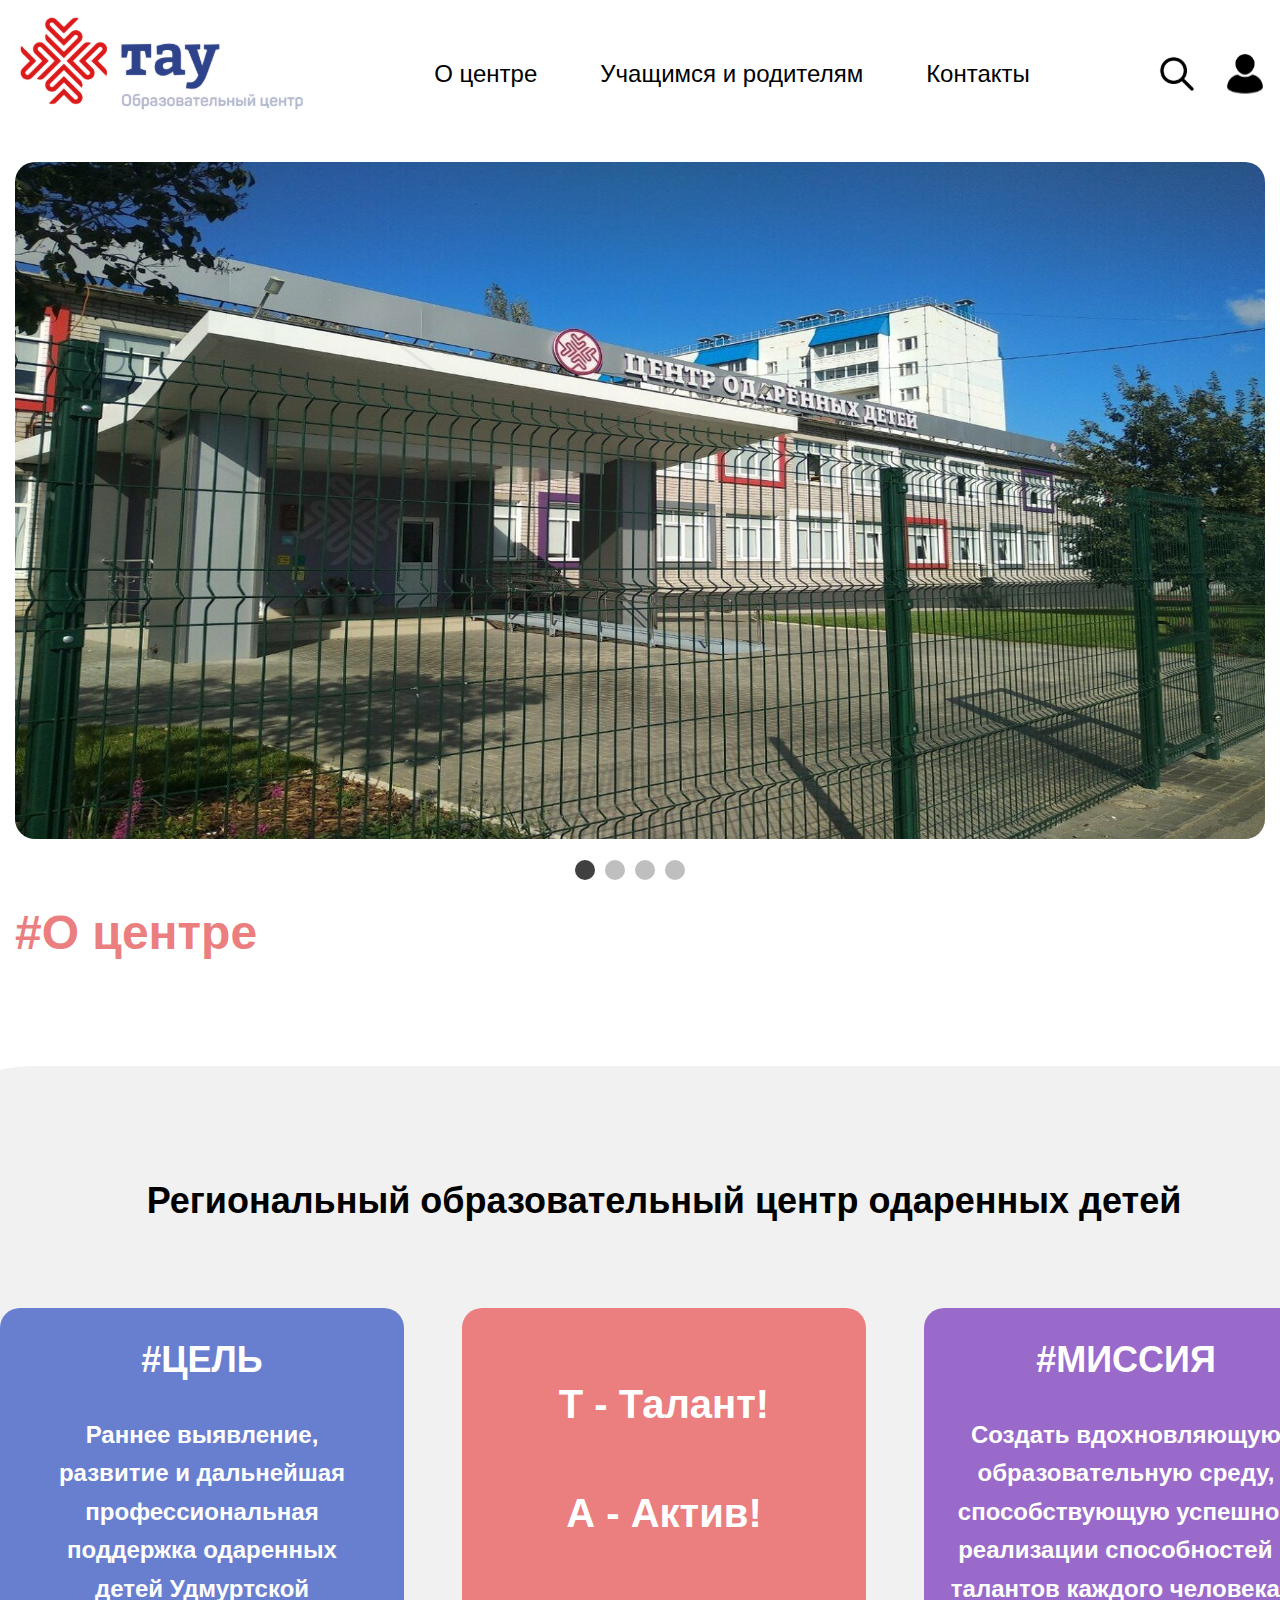
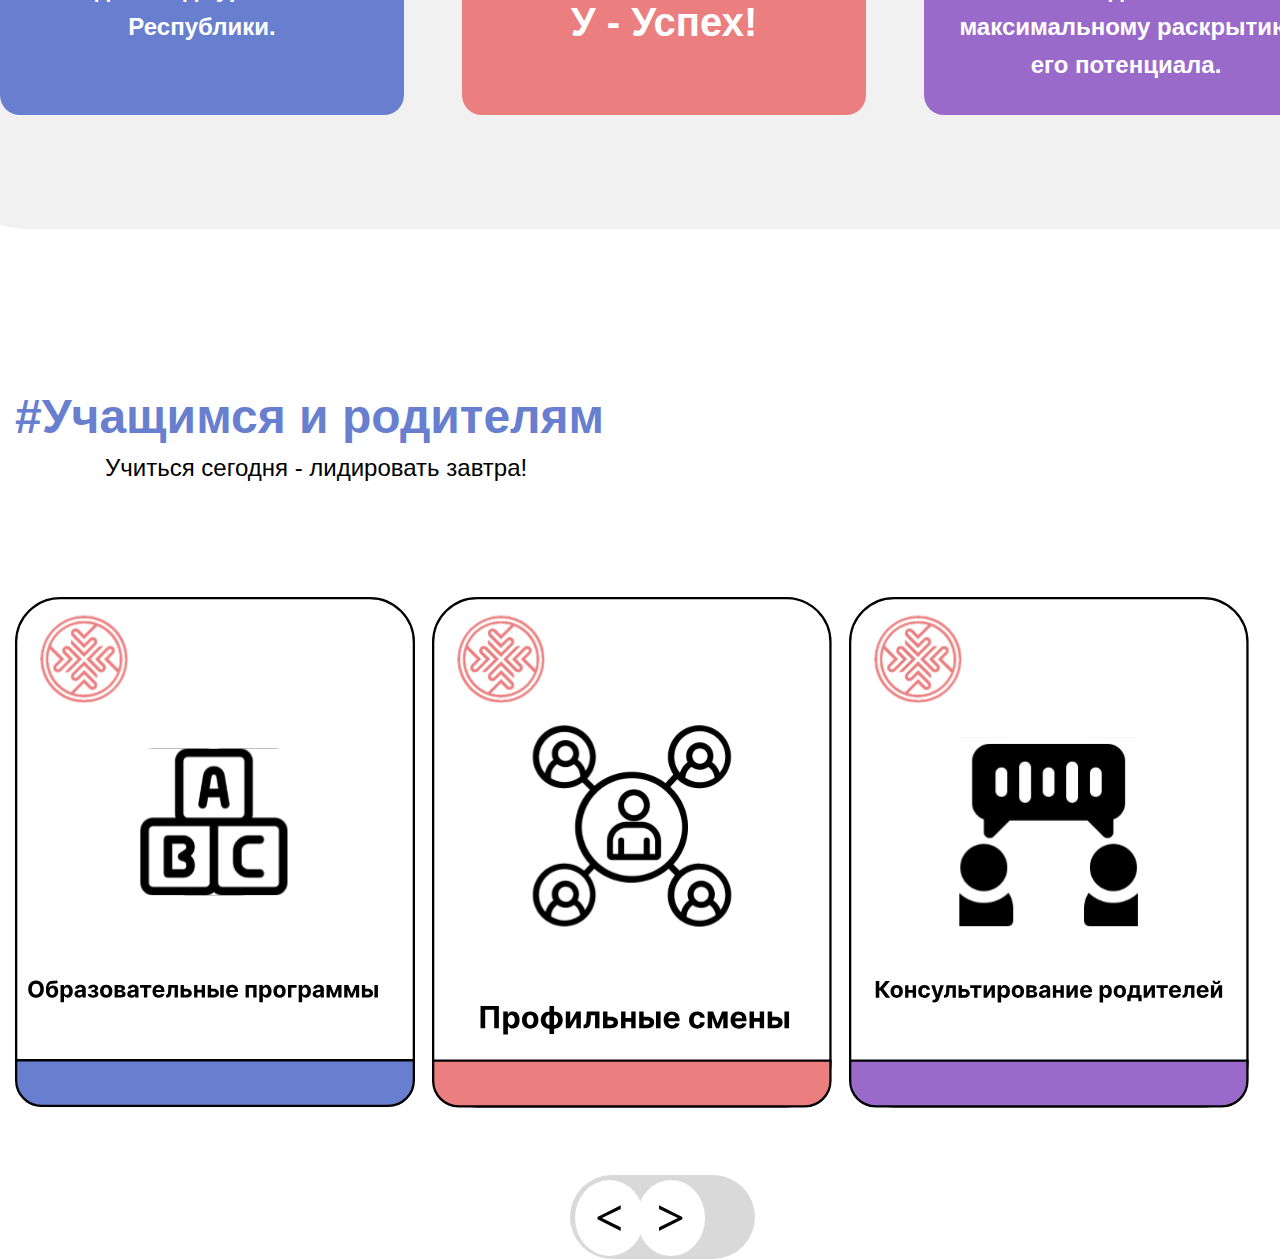
==== index.html @ 86921139 "Add files via upload" ====
<!DOCTYPE html>
<html lang="ru">

<head>
    <meta charset="UTF-8">
    <meta name="viewport" content="width=device-width, initial-scale=1.0">
    <link rel="stylesheet" href="css/style.css">
    <link rel="stylesheet" href="css/slick.css">
    <link rel="stylesheet" href="css/slick-theme.css">
    <title>ТАУ</title>
</head>

<body>
    <header>
        <div class="container">
            <div class="header-row">
                <a href="#">
                    <img src="img/logo.svg" alt="logo">
                </a>
                <nav class="menu">
                    <a class="header-link header-link1" href="#center-info">О центре</a>
                    <a class="header-link header-link2" href="#block2">Учащимся и родителям</a>
                    <a class="header-link header-link1" href="#">Контакты</a>
                </nav>
                <div class="button-header">
                    <button class="button_header"><a href="#search"><img src="img/search.svg" alt="search"></a></button>
                    <button class="button_header"><a href="#login-form"><img src="img/profile.svg"
                                alt="profile"></a></button>
                </div>
            </div>
        </div>
    </header>
    <main>
        <div class="container">
            <div class="slider slider-first">
                <img class="main_img" src="img/sliderimage1.jpg" alt="slider">
                <img class="main_img" src="img/sliderimage2.jpg" alt="slider">
                <img class="main_img" src="img/sliderimage3.jpg" alt="slider">
                <img class="main_img" src="img/sliderimage4.jpg" alt="slider">
            </div>
            <h1 id="center-info" class="h1_info">#О центре</h1>
            <div class="center-info">
                <h2>Региональный образовательный центр одаренных детей</h2>
                <div class="info_blocks">
                    <div class="celb blocks">
                        <h3 class="blocks_h3">#ЦЕЛЬ</h3>
                        <p class="celb_text texts">Раннее выявление, развитие и дальнейшая профессиональная поддержка
                            одаренных детей Удмуртской Республики.</p>
                    </div>
                    <div class="tay blocks">
                        <div class="glav">
                            <h3 class="tay_text">Т - Талант!</h3>
                            <h3 class="tay_text">А - Актив!</h3>
                            <h3 class="tay_text">У - Успех!</h3>
                        </div>
                    </div>
                    <div class="missia blocks">
                        <h3 class="blocks_h3">#МИССИЯ</h3>
                        <p class="missia_text texts">Создать вдохновляющую образовательную среду, способствующую
                            успешной реализации способностей и талантов каждого человека и максимальному раскрытию его
                            потенциала.</p>
                    </div>
                </div>
            </div>
            <h1 id="block2" class="h1-info">#Учащимся и родителям</h1>
            <span class="h1_podtext">Учиться сегодня - лидировать завтра!</span>
            <div class="slider slider-second">
                <a href="#"><img class="main_img1" src="img/ТАУ/1.svg" alt="slider"></a>
                <a href="#"><img class="main_img1" src="img/ТАУ/2.svg" alt="slider"></a>
                <a href="#"><img class="main_img1" src="img/ТАУ/3.svg" alt="slider"></a>
                <a href="#"><img class="main_img1" src="img/ТАУ/4.svg" alt="slider"></a>
                <a href="#"><img class="main_img1" src="img/ТАУ/5.svg" alt="slider"></a>
                <a href="#"><img class="main_img1" src="img/ТАУ/6.svg" alt="slider"></a>
                <a href="#"><img class="main_img1" src="img/ТАУ/7.svg" alt="slider"></a>
                <a href="#"><img class="main_img1" src="img/ТАУ/8.svg" alt="slider"></a>
            </div>
            <div class="pass">&nbsp;<br>&nbsp;<br>&nbsp;<br></div>
        </div>
    </main>
    <footer>
    </footer>



    <div class="log_form" id="login-form">
        <div class="cont_form">
            <div class="top_log">
                <h1 class="form_h1">Вход в систему</h1>
                <a class="close" href="#"><img class="close_img" src="img/close.png" alt="close"></a>
            </div>

            <div class="log name">
                <span class="log_text">Логин (e-mail): </span>
                <input class="form_form" type="text" placeholder="Введите логин или e-mail" id="user-name">
            </div>
            <div class="log password">
                <span class="log_text">Пароль: </span>
                <input class="form_form" type="password" placeholder="Введите пароль" id="user-password">
            </div>
            <button class="form_button">Войти</button>
            <a class="form_perexod"  href="#register-form">Зарегистрироваться</a>
        </div>
    </div>



    <div class="log_form" id="register-form">
        <div class="cont_form1">
            <div class="top_log">
                <h1 class="form_h1">Регистрация</h1>
                <a class="close" href="#"><img class="close_img" src="img/close.png" alt="close"></a>
            </div>
            <div class="log user">
                <span class="log_text">ФИО: </span>
                <input class="form_form" type="text" placeholder="Введите данные" id="user-password">
            </div>
            <div class="log name">
                <span class="log_text">Логин (e-mail): </span>
                <input class="form_form" type="text" placeholder="Введите логин или e-mail" id="user-name">
            </div>
            <div class="log password">
                <span class="log_text">Пароль: </span>
                <input class="form_form" type="password" placeholder="Введите пароль" id="user-password">
            </div>
            <div class="form_chekbox">
                <input type="checkbox" id="form_check">
                <p class="check_text">Я даю согласие на обработку моих персональных данных </p>
            </div>
            <button class="form_button">Регистрация</button>
            <a  class="form_perexod" href="#login-form">Войти в систему</a>
        </div>
    </div>
    <script src="js/jquery-3.3.1.min.js"></script>
    <script src="js/slick.js"></script>
    <script src="js/main.js"></script>
</body>

</html>
---- css/style.css ----
* {
    position: relative;
    padding: 0;
    margin: 0;
    box-sizing: border-box;
}

html,
body {
    width: 100%;
}

body {
    font-family: sans-serif;
    font-size: 24px;
    overflow-x: hidden;
}

.container {
    max-width: 1326px;
    margin-right: auto;
    margin-left: auto;
    padding-left: 15px;
    padding-right: 15px;
}

.header-row {
    display: flex;
    justify-content: space-between;
}

.header-link {
    text-decoration: none;
    color: #000;
    font-size: 24px;
    transition: 0.6s;
    height: 30px;
}

.header-link:hover {
    color: #EB7E7F;
}

.menu {
    display: flex;
    gap: 63px;
    padding-top: 60px;
}

.button_header {
    border: none;
    background-color: #fff;
    height: 50px;
    cursor: pointer;
}

.button-header {
    padding-top: 50px;
    display: flex;
    gap: 28px;
}

.slider {
    margin-top: 42px;
}

.main_img {
    width: 1326px;
    height: 677px;
}
.main_img1 {
    width: 400px;
}
.slider img {
    border-radius: 20px;
}

.dots li button:before {
    content: "";
    left: 50%;
    top: 50%;
    translate: -50% -50%;
    margin-top: 20px;
    background-color: #000;
    border-radius: 50%;
}

.h1_info {
    color: #EB7E7F;
    top: 30px;
}
.h1-info {
    color: #687FD0;
    margin-top: 160px;
}
.h1_podtext {
    left: 90px;
    top: 10px;
}

.center-info {
    margin-top: 136px;
    display: flex;
    align-items: center;
    justify-content: center;
    flex-direction: column;
    background-color: #F1F1F1;
    border-radius: 133px;
    gap: 83px;
    width: 1530px;
    height: 763px;
    right: 116px;

}

.info_blocks {
    margin-top: 3px;
    display: flex;
    justify-content: space-between;
    gap: 58px;
}

.blocks {
    color: #fff;
    border-radius: 20px;
    display: flex;
    align-items: center;
    justify-content: center;
    flex-direction: column;
    width: 404px;
    height: 407px;
    text-align: center;
}

.celb {
    background-color: #687FD0;
}

.tay {
    background-color: #EB7E7F;
}

.missia {
    background-color: #9A6ACA;
}

.blocks_h3 {
    font-size: 36px;
    position: absolute;
    top: 31px;
}

.texts {
    font-size: 24px;
    line-height: 160%;
    font-weight: bold;
    position: absolute;
    top: 108px;
}

.celb_text {
    width: 320px;
}

.missia_text {
    width: 351px;
}
.tay_text {
    font-size: 40px;
    padding-top: 64px;
}
.glav {
    position: absolute;
    top: 10px;
}
.log_form{
    width: 100%;
    height: 100%;
    position: fixed;
    left: 0px;
    top: 0px;
    backdrop-filter: blur(20px);
    display: flex;
    justify-content: center;
    align-items: center;
    opacity: 0;
    pointer-events: none;
    transition: .3s;
}
.log_form:target {
    opacity: 1;
    pointer-events: initial;
}
.close_img {
    width: 42px;
    right: 60px;
    
}
.cont_form {
    background-color: #fff;
    width: 900px;
    height: 697px;
    border-radius: 20px;
    border: solid 2px;
    display: flex;
    flex-direction: column;
    gap: 50px;
}
.cont_form1 {
    background-color: #fff;
    width: 900px;
    height: 800px;
    border-radius: 20px;
    border: solid 2px;
    display: flex;
    flex-direction: column;
    gap: 25px;
}
.top_log {
    display: flex;
    justify-content: space-between;
    margin-top: 30px;
    left: 30px;
    
}
.log {
    display: flex;
    flex-direction: column;
    width: 700px;
    gap: 28px;
    left: 30px;
}
.log_text {
    font-size: 30px;
}
.form_form {
    border: solid 3px;
    border-radius: 12px;
    height: 63px;
    font-size: 24px;
    cursor: line;
    padding-left: 30px;
}
.form_button {
    width: 400px;
    height: 94px;
    border: none;
    background-color: #EB7E7F;
    color: #fff;
    font-size: 40px;
    font-weight: bold;
    border-radius: 24px;
    left: 220px;
    cursor: pointer;
    transition: .5s;
}
.form_button:hover {
    color: #EB7E7F;
    background-color: #fff;
    border: solid 3px #EB7E7F;
}
.form_chekbox {
    display: flex;
    width: 600px;
    left: 40px;
    gap: 30px;
}
.check_text {
    font-size: 20px;
    color: #535252;
}
#form_check {
    width: 20px;
    cursor: pointer;
}
.form_perexod {
    text-decoration: none;
    color: #837E7E;
    left: 600px;
}

.pass {
    width: 185px;
    z-index: 1;
    background-color: #D9D9D9;
    border-radius: 55px;
    left: 555px;
    top: 61px;
}
.slider-second {
    margin-top: 10%;
}
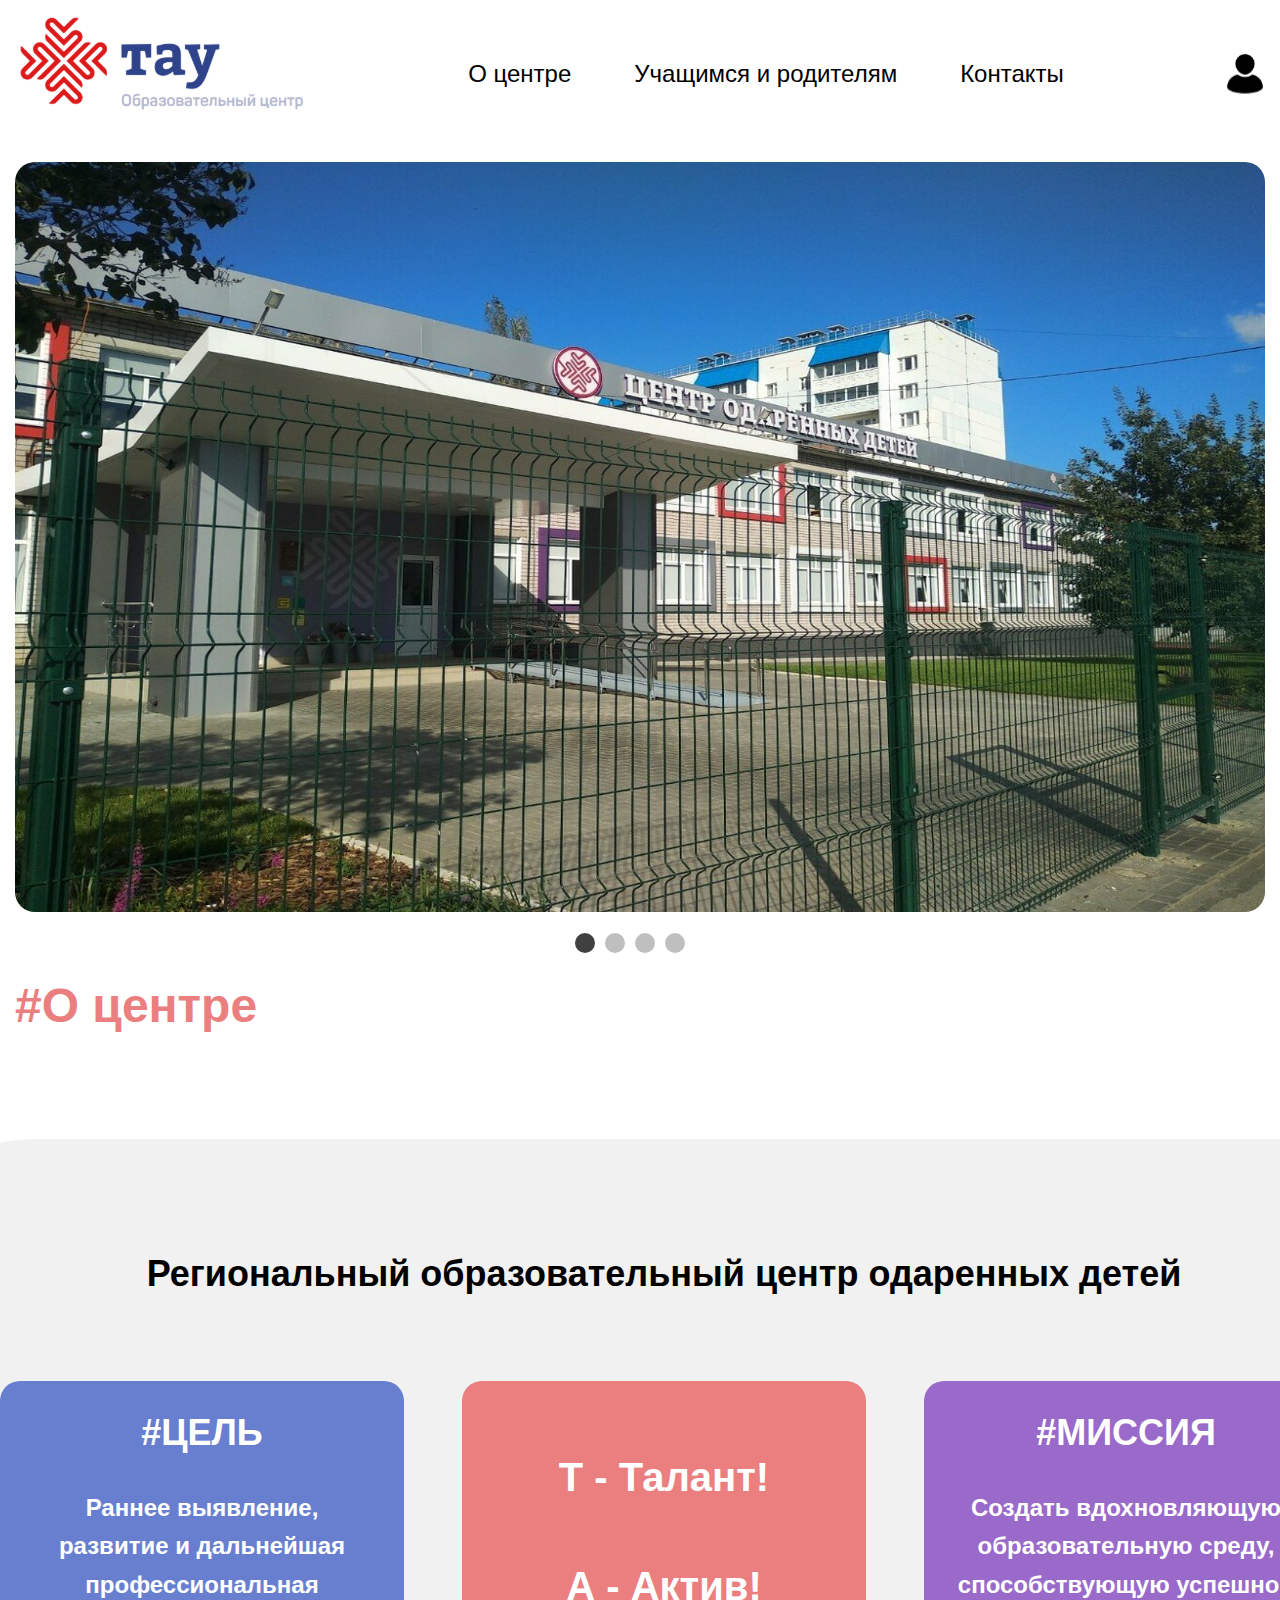
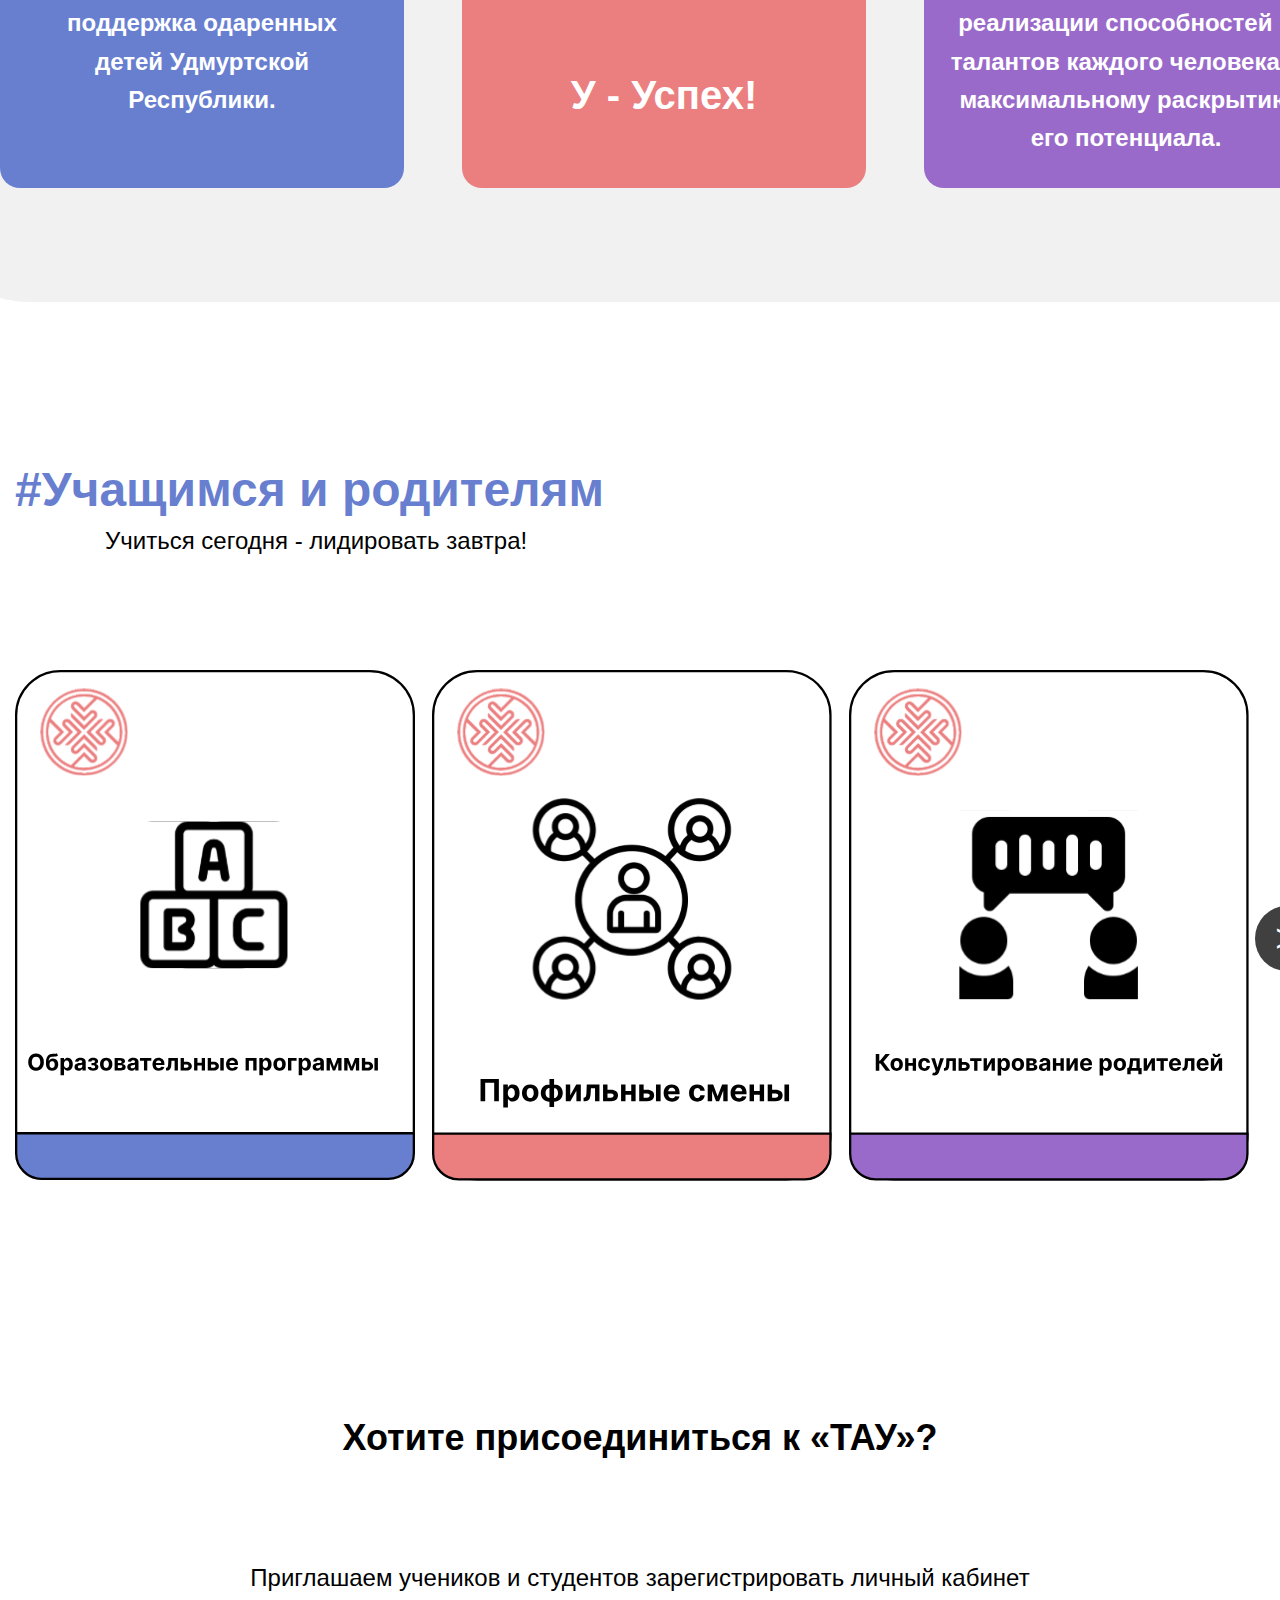
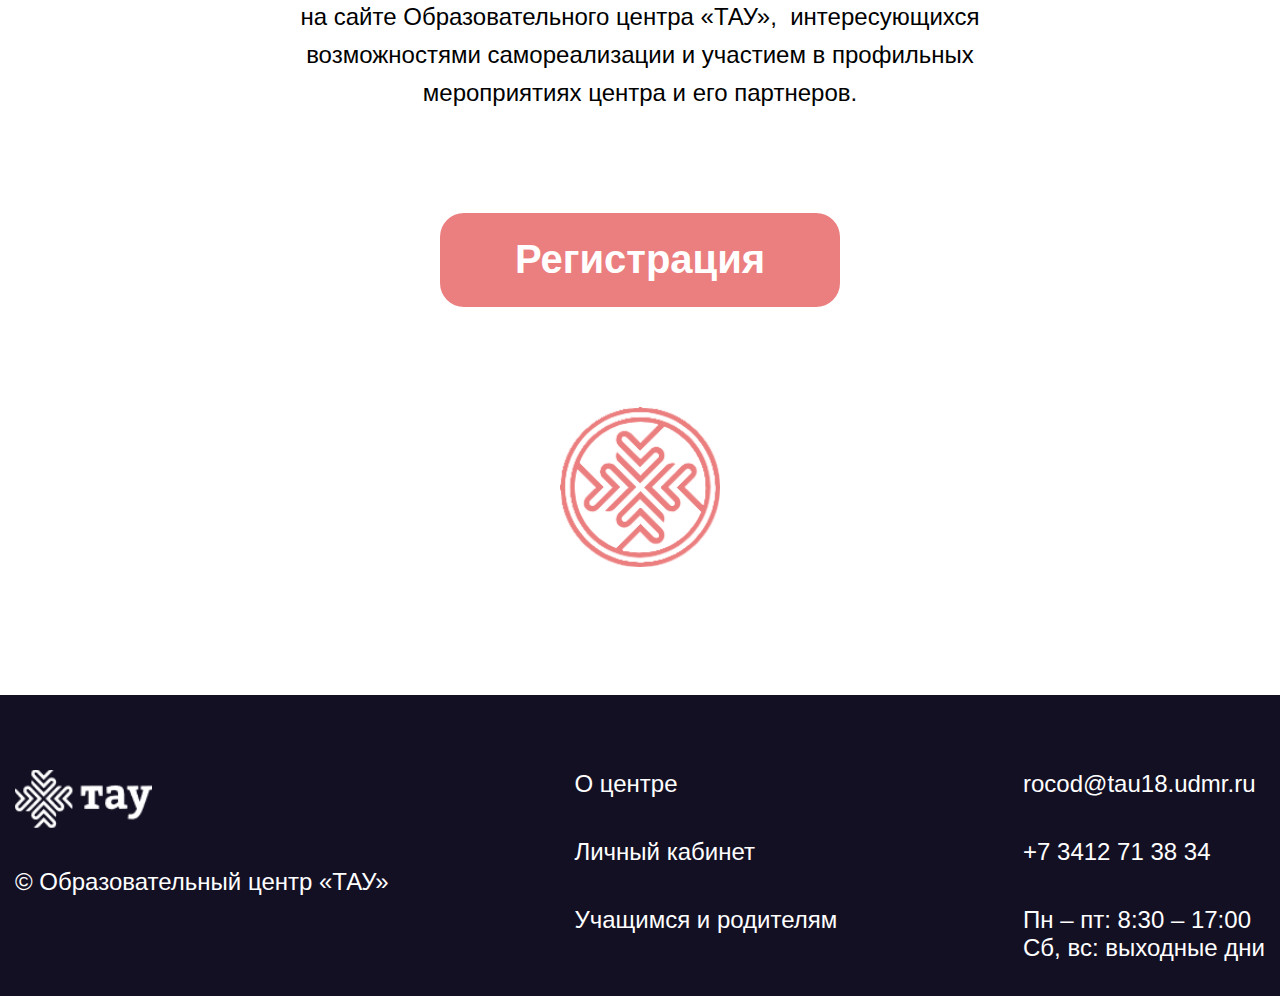
==== commit dfb632b6: "Add files via upload" ====
--- a/index.html
+++ b/index.html
@@ -20,10 +20,10 @@
                 <nav class="menu">
                     <a class="header-link header-link1" href="#center-info">О центре</a>
                     <a class="header-link header-link2" href="#block2">Учащимся и родителям</a>
-                    <a class="header-link header-link1" href="#">Контакты</a>
+                    <a class="header-link header-link1" href="#contacts">Контакты</a>
                 </nav>
                 <div class="button-header">
-                    <button class="button_header"><a href="#search"><img src="img/search.svg" alt="search"></a></button>
+                    <!-- <button class="button_header"><a href="#search"><img src="img/search.svg" alt="search"></a></button> -->
                     <button class="button_header"><a href="#login-form"><img src="img/profile.svg"
                                 alt="profile"></a></button>
                 </div>
@@ -74,10 +74,37 @@
                 <a href="#"><img class="main_img1" src="img/ТАУ/7.svg" alt="slider"></a>
                 <a href="#"><img class="main_img1" src="img/ТАУ/8.svg" alt="slider"></a>
             </div>
-            <div class="pass">&nbsp;<br>&nbsp;<br>&nbsp;<br></div>
+            <div class="priglashenie">
+                <h2>Хотите присоединиться к «ТАУ»?</h2>
+                <p class="priglashenie-text">Приглашаем учеников и студентов зарегистрировать личный кабинет на сайте Образовательного центра «ТАУ»,  +интересующихся возможностями самореализации и участием в профильных мероприятиях центра и его партнеров.</p>
+                <a href="#register-form"><button class="priglashenie-butt">Регистрация</button></a>
+                <img class="logo-bot" src="img/logo-bot.svg" alt="">
+            </div>
         </div>
     </main>
     <footer>
+        <div class="container">
+            <div id="contacts" class="footer_row">
+                <div class="row footer_left">
+                    <img class="footer_logo" src="img/footer-logo.svg" alt="">
+                    <span>© Образовательный центр «ТАУ»</span>
+                </div>
+                <div class="row footer_center">
+                    <a class="footer_links" href="#center-info">О центре</a>
+                    <a class="footer_links" href="#login-form">Личный кабинет</a>
+                    <a class="footer_links" href="#block2">Учащимся и родителям</a>
+                </div>
+                <div class="row footer_right">
+                    <a class="footer_links" href="#">rocod@tau18.udmr.ru</a>
+                    <span>+7 3412 71 38 34</span>
+                    <div class="raspisanie">
+                        <span>Пн – пт:  8:30 – 17:00</span>
+                        <span>Сб, вс: выходные дни</span>
+                    </div>
+                </div>
+            </div>
+        </div>
     </footer>
 
 
--- a/css/style.css
+++ b/css/style.css
@@ -66,7 +66,7 @@
 
 .main_img {
     width: 1326px;
-    height: 677px;
+    height: 750px;
 }
 .main_img1 {
     width: 400px;
@@ -290,3 +290,64 @@
 .slider-second {
     margin-top: 10%;
 }
+.priglashenie {
+    display: flex;
+    justify-content: center;
+    gap: 100px;
+    flex-direction: column;
+    align-items: center;
+    margin-top: 230px;
+}
+.priglashenie-text {
+    width: 800px;
+    text-align: center;
+    line-height: 160%;
+}
+.priglashenie-butt {
+    width: 400px;
+    height: 94px;
+    border: none;
+    background-color: #EB7E7F;
+    color: #fff;
+    font-size: 40px;
+    font-weight: bold;
+    border-radius: 24px;
+    cursor: pointer;
+    transition: .5s;
+}
+.priglashenie-butt:hover {
+    color: #EB7E7F;
+    background-color: #fff;
+    border: solid 3px #EB7E7F;
+}
+.logo-bot {
+    width: 160px;
+
+}
+footer {
+    background-color: #141024;
+    height: 301px;
+    margin-top: 128px;
+    color:white;
+}
+.footer_row {
+    display: flex;
+    justify-content: space-between;
+    padding-top: 75px;
+}
+.raspisanie {
+    display: flex;
+    flex-direction: column;
+}
+.row {
+    display: flex;
+    flex-direction: column;
+    gap: 40px;
+}
+.footer_logo {
+    width: 137px;
+}
+.footer_links {
+    text-decoration: none;
+    color: #fff;
+}